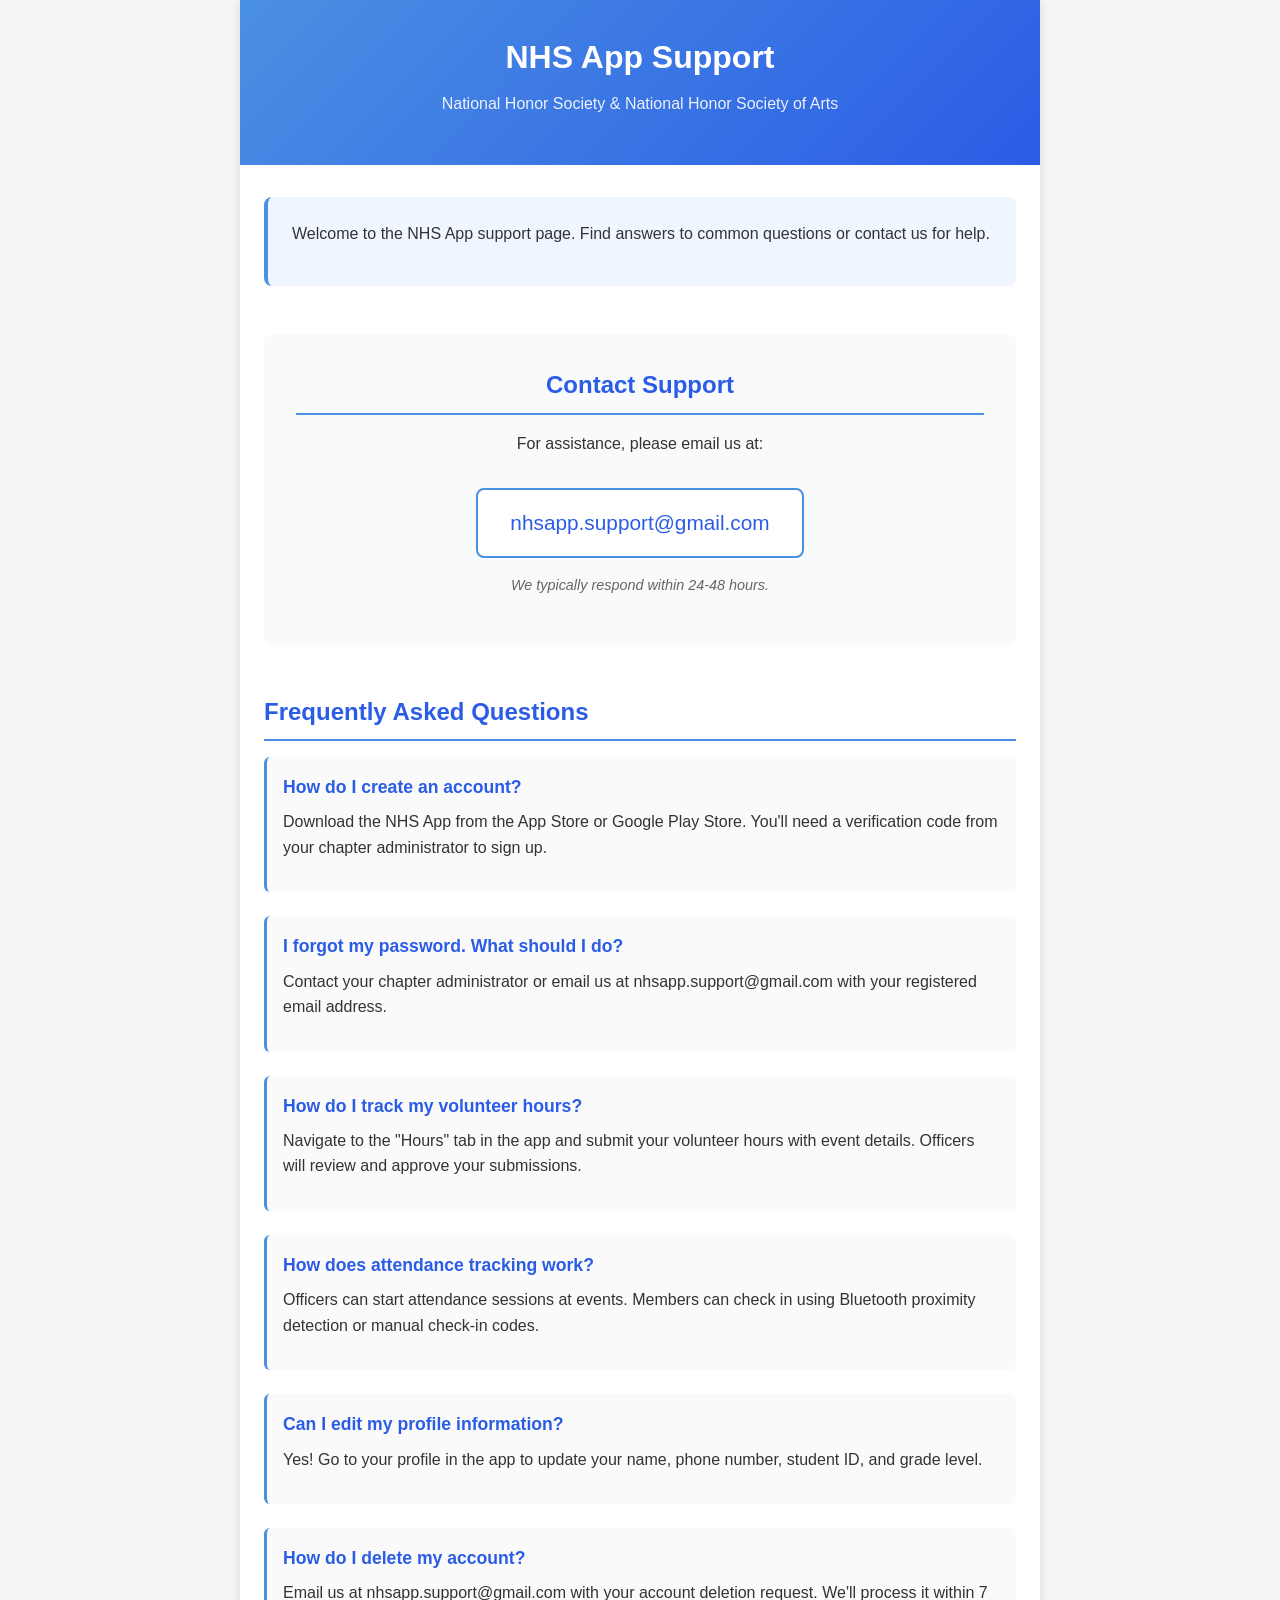
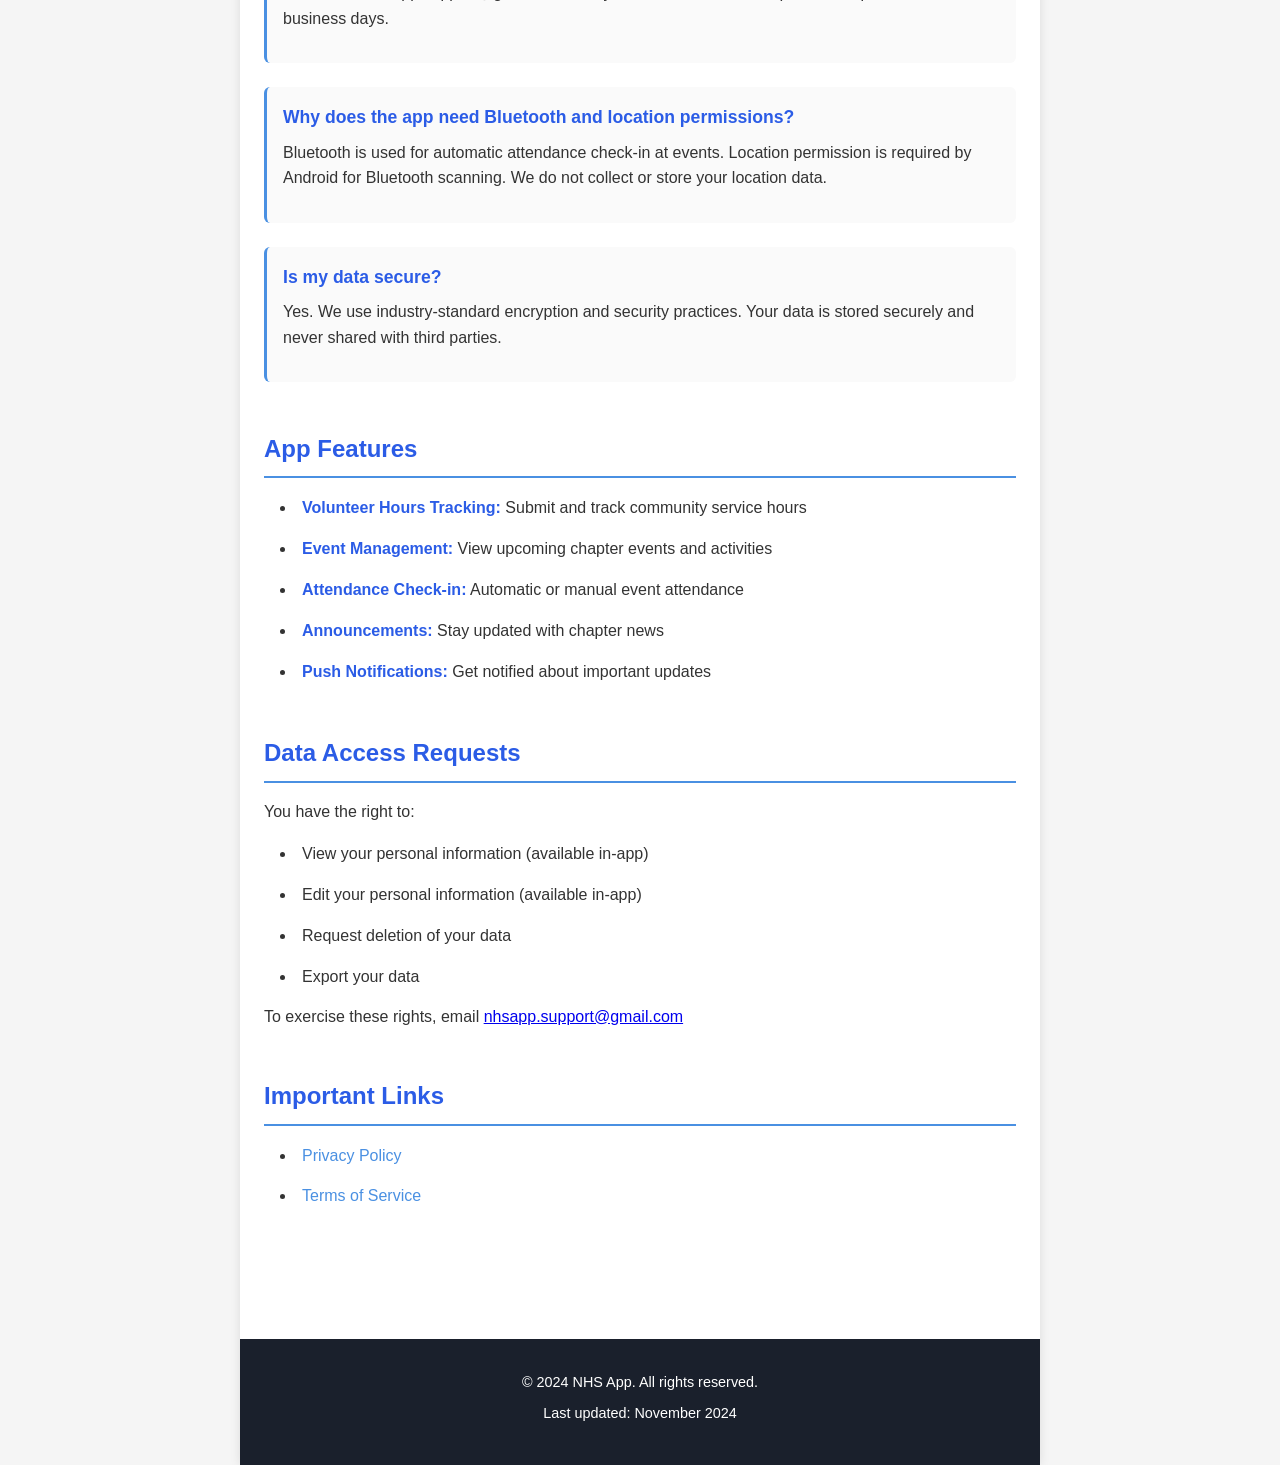
==== index.html @ 63c356b7 "final" ====
<!DOCTYPE html>
<html lang="en">
<head>
    <meta charset="UTF-8">
    <meta name="viewport" content="width=device-width, initial-scale=1.0">
    <title>NHS App Support</title>
    <link rel="stylesheet" href="styles.css">
</head>
<body>
    <div class="container">
        <header>
            <h1>NHS App Support</h1>
            <p class="subtitle">National Honor Society & National Honor Society of Arts</p>
        </header>

        <main>
            <section class="intro">
                <p>Welcome to the NHS App support page. Find answers to common questions or contact us for help.</p>
            </section>

            <section class="contact">
                <h2>Contact Support</h2>
                <p>For assistance, please email us at:</p>
                <a href="mailto:nhsapp.support@gmail.com" class="email-link">nhsapp.support@gmail.com</a>
                <p class="response-time">We typically respond within 24-48 hours.</p>
            </section>

            <section class="faq">
                <h2>Frequently Asked Questions</h2>
                
                <div class="faq-item">
                    <h3>How do I create an account?</h3>
                    <p>Download the NHS App from the App Store or Google Play Store. You'll need a verification code from your chapter administrator to sign up.</p>
                </div>

                <div class="faq-item">
                    <h3>I forgot my password. What should I do?</h3>
                    <p>Contact your chapter administrator or email us at nhsapp.support@gmail.com with your registered email address.</p>
                </div>

                <div class="faq-item">
                    <h3>How do I track my volunteer hours?</h3>
                    <p>Navigate to the "Hours" tab in the app and submit your volunteer hours with event details. Officers will review and approve your submissions.</p>
                </div>

                <div class="faq-item">
                    <h3>How does attendance tracking work?</h3>
                    <p>Officers can start attendance sessions at events. Members can check in using Bluetooth proximity detection or manual check-in codes.</p>
                </div>

                <div class="faq-item">
                    <h3>Can I edit my profile information?</h3>
                    <p>Yes! Go to your profile in the app to update your name, phone number, student ID, and grade level.</p>
                </div>

                <div class="faq-item">
                    <h3>How do I delete my account?</h3>
                    <p>Email us at nhsapp.support@gmail.com with your account deletion request. We'll process it within 7 business days.</p>
                </div>

                <div class="faq-item">
                    <h3>Why does the app need Bluetooth and location permissions?</h3>
                    <p>Bluetooth is used for automatic attendance check-in at events. Location permission is required by Android for Bluetooth scanning. We do not collect or store your location data.</p>
                </div>

                <div class="faq-item">
                    <h3>Is my data secure?</h3>
                    <p>Yes. We use industry-standard encryption and security practices. Your data is stored securely and never shared with third parties.</p>
                </div>
            </section>

            <section class="features">
                <h2>App Features</h2>
                <ul>
                    <li><strong>Volunteer Hours Tracking:</strong> Submit and track community service hours</li>
                    <li><strong>Event Management:</strong> View upcoming chapter events and activities</li>
                    <li><strong>Attendance Check-in:</strong> Automatic or manual event attendance</li>
                    <li><strong>Announcements:</strong> Stay updated with chapter news</li>
                    <li><strong>Push Notifications:</strong> Get notified about important updates</li>
                </ul>
            </section>

            <section class="data-requests">
                <h2>Data Access Requests</h2>
                <p>You have the right to:</p>
                <ul>
                    <li>View your personal information (available in-app)</li>
                    <li>Edit your personal information (available in-app)</li>
                    <li>Request deletion of your data</li>
                    <li>Export your data</li>
                </ul>
                <p>To exercise these rights, email <a href="mailto:nhsapp.support@gmail.com">nhsapp.support@gmail.com</a></p>
            </section>

            <section class="links">
                <h2>Important Links</h2>
                <ul>
                    <li><a href="privacy.html">Privacy Policy</a></li>
                    <li><a href="terms.html">Terms of Service</a></li>
                </ul>
            </section>
        </main>

        <footer>
            <p>&copy; 2024 NHS App. All rights reserved.</p>
            <p>Last updated: November 2024</p>
        </footer>
    </div>
</body>
</html>
---- styles.css ----
* {
    margin: 0;
    padding: 0;
    box-sizing: border-box;
}

body {
    font-family: -apple-system, BlinkMacSystemFont, 'Segoe UI', Roboto, 'Helvetica Neue', Arial, sans-serif;
    line-height: 1.6;
    color: #333;
    background-color: #f5f5f5;
}

.container {
    max-width: 800px;
    margin: 0 auto;
    background-color: white;
    min-height: 100vh;
    box-shadow: 0 0 10px rgba(0,0,0,0.1);
}

header {
    background: linear-gradient(135deg, #4A90E2 0%, #2B5CE6 100%);
    color: white;
    padding: 2rem 1.5rem;
    text-align: center;
}

header h1 {
    font-size: 2rem;
    margin-bottom: 0.5rem;
}

.subtitle {
    font-size: 1rem;
    opacity: 0.9;
}

main {
    padding: 2rem 1.5rem;
}

section {
    margin-bottom: 3rem;
}

h2 {
    color: #2B5CE6;
    margin-bottom: 1rem;
    font-size: 1.5rem;
    border-bottom: 2px solid #4A90E2;
    padding-bottom: 0.5rem;
}

h3 {
    color: #333;
    margin-bottom: 0.5rem;
    font-size: 1.1rem;
}

p {
    margin-bottom: 1rem;
}

.intro {
    background-color: #f0f6ff;
    padding: 1.5rem;
    border-radius: 8px;
    border-left: 4px solid #4A90E2;
}

.contact {
    text-align: center;
    padding: 2rem;
    background-color: #f9fafb;
    border-radius: 8px;
}

.email-link {
    display: inline-block;
    font-size: 1.3rem;
    color: #2B5CE6;
    text-decoration: none;
    padding: 1rem 2rem;
    background-color: white;
    border: 2px solid #4A90E2;
    border-radius: 8px;
    margin: 1rem 0;
    transition: all 0.3s ease;
}

.email-link:hover {
    background-color: #4A90E2;
    color: white;
    transform: translateY(-2px);
    box-shadow: 0 4px 8px rgba(74, 144, 226, 0.3);
}

.response-time {
    font-size: 0.9rem;
    color: #666;
    font-style: italic;
}

.faq-item {
    margin-bottom: 1.5rem;
    padding: 1rem;
    background-color: #fafafa;
    border-radius: 6px;
    border-left: 3px solid #4A90E2;
}

.faq-item h3 {
    color: #2B5CE6;
}

.features ul,
.data-requests ul,
.links ul {
    list-style-position: inside;
    margin-left: 1rem;
}

.features li,
.data-requests li,
.links li {
    margin-bottom: 0.75rem;
    line-height: 1.8;
}

.features strong {
    color: #2B5CE6;
}

.links a {
    color: #4A90E2;
    text-decoration: none;
    font-weight: 500;
}

.links a:hover {
    text-decoration: underline;
}

footer {
    background-color: #1A202C;
    color: white;
    text-align: center;
    padding: 2rem 1.5rem;
    margin-top: 3rem;
}

footer p {
    margin-bottom: 0.5rem;
    font-size: 0.9rem;
}

@media (max-width: 768px) {
    header h1 {
        font-size: 1.5rem;
    }
    
    .subtitle {
        font-size: 0.9rem;
    }
    
    main {
        padding: 1.5rem 1rem;
    }
    
    .email-link {
        font-size: 1.1rem;
        padding: 0.8rem 1.5rem;
    }
}
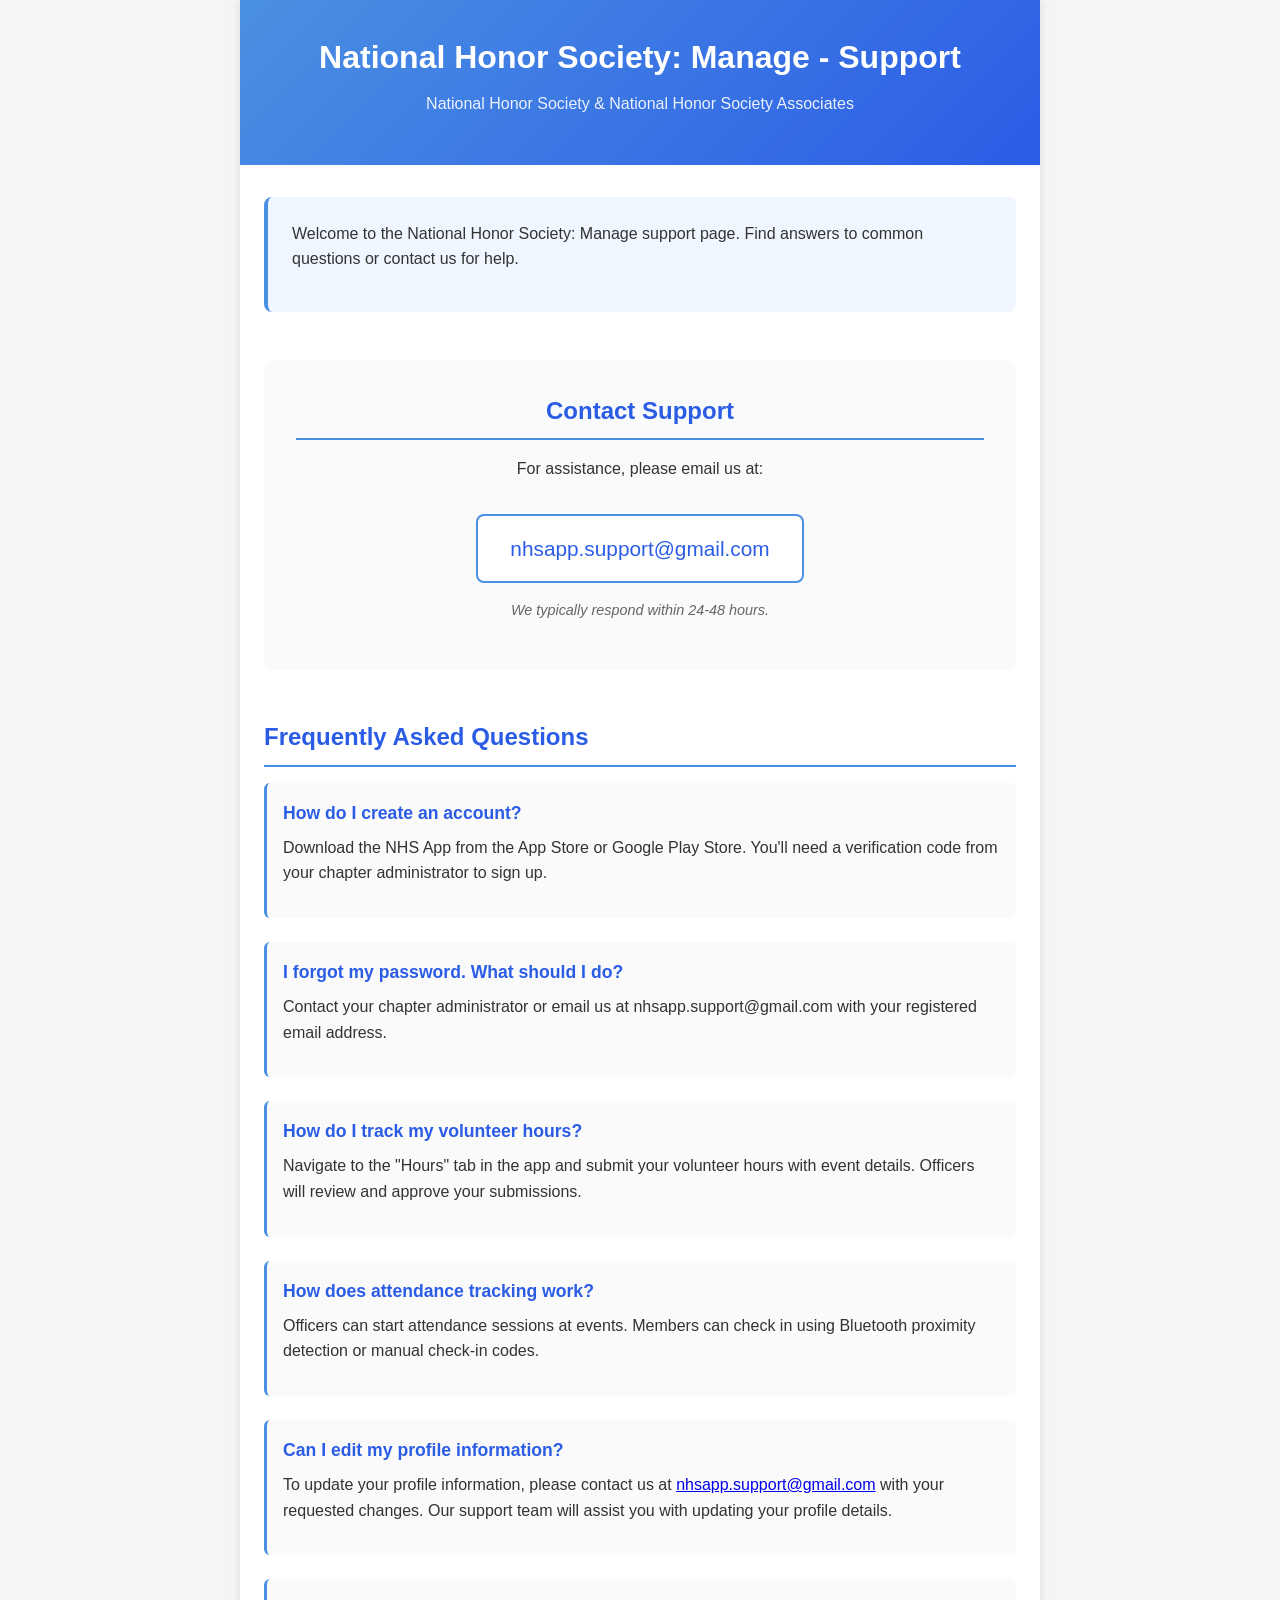
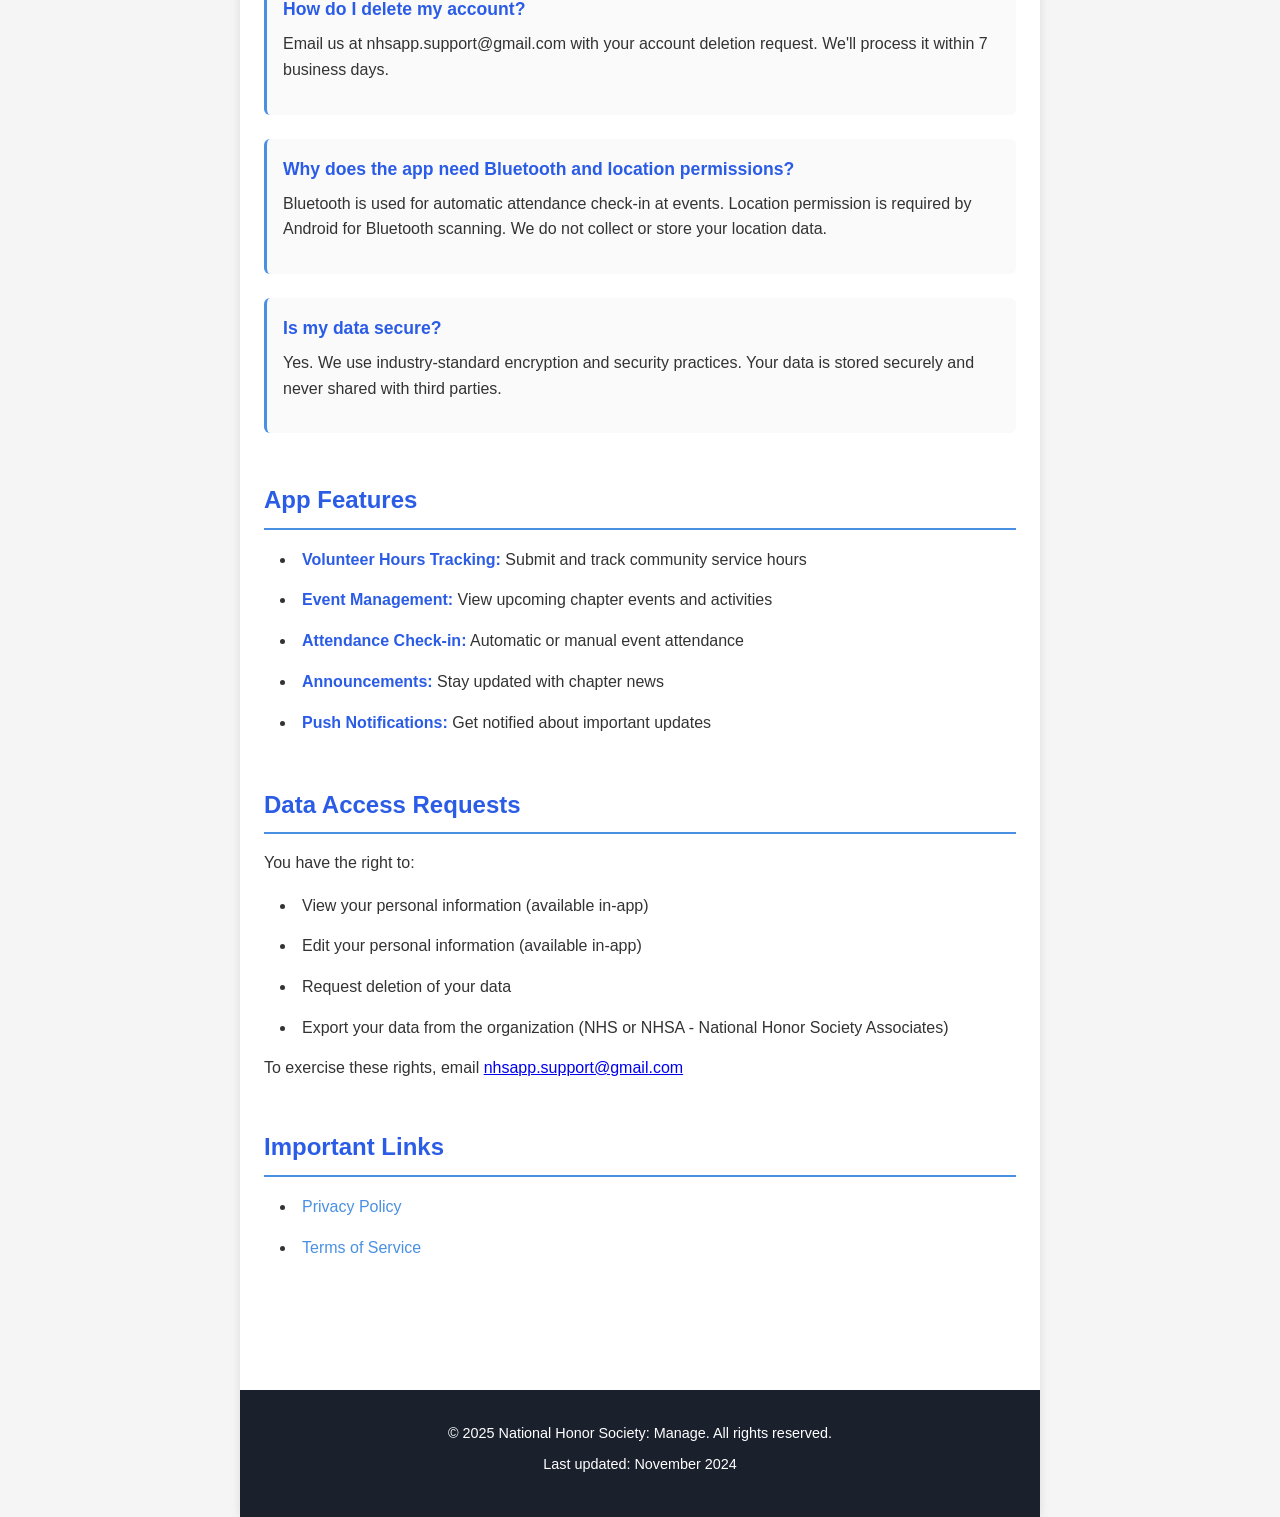
==== commit cbf452de: "Update privacy policy, terms of service, and support documentation to align with Apple's requirement" ====
--- a/index.html
+++ b/index.html
@@ -3,19 +3,19 @@
 <head>
     <meta charset="UTF-8">
     <meta name="viewport" content="width=device-width, initial-scale=1.0">
-    <title>NHS App Support</title>
+    <title>National Honor Society: Manage - Support</title>
     <link rel="stylesheet" href="styles.css">
 </head>
 <body>
     <div class="container">
         <header>
-            <h1>NHS App Support</h1>
-            <p class="subtitle">National Honor Society & National Honor Society of Arts</p>
+            <h1>National Honor Society: Manage - Support</h1>
+            <p class="subtitle">National Honor Society & National Honor Society Associates</p>
         </header>
 
         <main>
             <section class="intro">
-                <p>Welcome to the NHS App support page. Find answers to common questions or contact us for help.</p>
+                <p>Welcome to the National Honor Society: Manage support page. Find answers to common questions or contact us for help.</p>
             </section>
 
             <section class="contact">
@@ -50,7 +50,7 @@
 
                 <div class="faq-item">
                     <h3>Can I edit my profile information?</h3>
-                    <p>Yes! Go to your profile in the app to update your name, phone number, student ID, and grade level.</p>
+                    <p>To update your profile information, please contact us at <a href="mailto:nhsapp.support@gmail.com">nhsapp.support@gmail.com</a> with your requested changes. Our support team will assist you with updating your profile details.</p>
                 </div>
 
                 <div class="faq-item">
@@ -87,7 +87,7 @@
                     <li>View your personal information (available in-app)</li>
                     <li>Edit your personal information (available in-app)</li>
                     <li>Request deletion of your data</li>
-                    <li>Export your data</li>
+                    <li>Export your data from the organization (NHS or NHSA - National Honor Society Associates)</li>
                 </ul>
                 <p>To exercise these rights, email <a href="mailto:nhsapp.support@gmail.com">nhsapp.support@gmail.com</a></p>
             </section>
@@ -102,7 +102,7 @@
         </main>
 
         <footer>
-            <p>&copy; 2024 NHS App. All rights reserved.</p>
+            <p>&copy; 2025 National Honor Society: Manage. All rights reserved.</p>
             <p>Last updated: November 2024</p>
         </footer>
     </div>
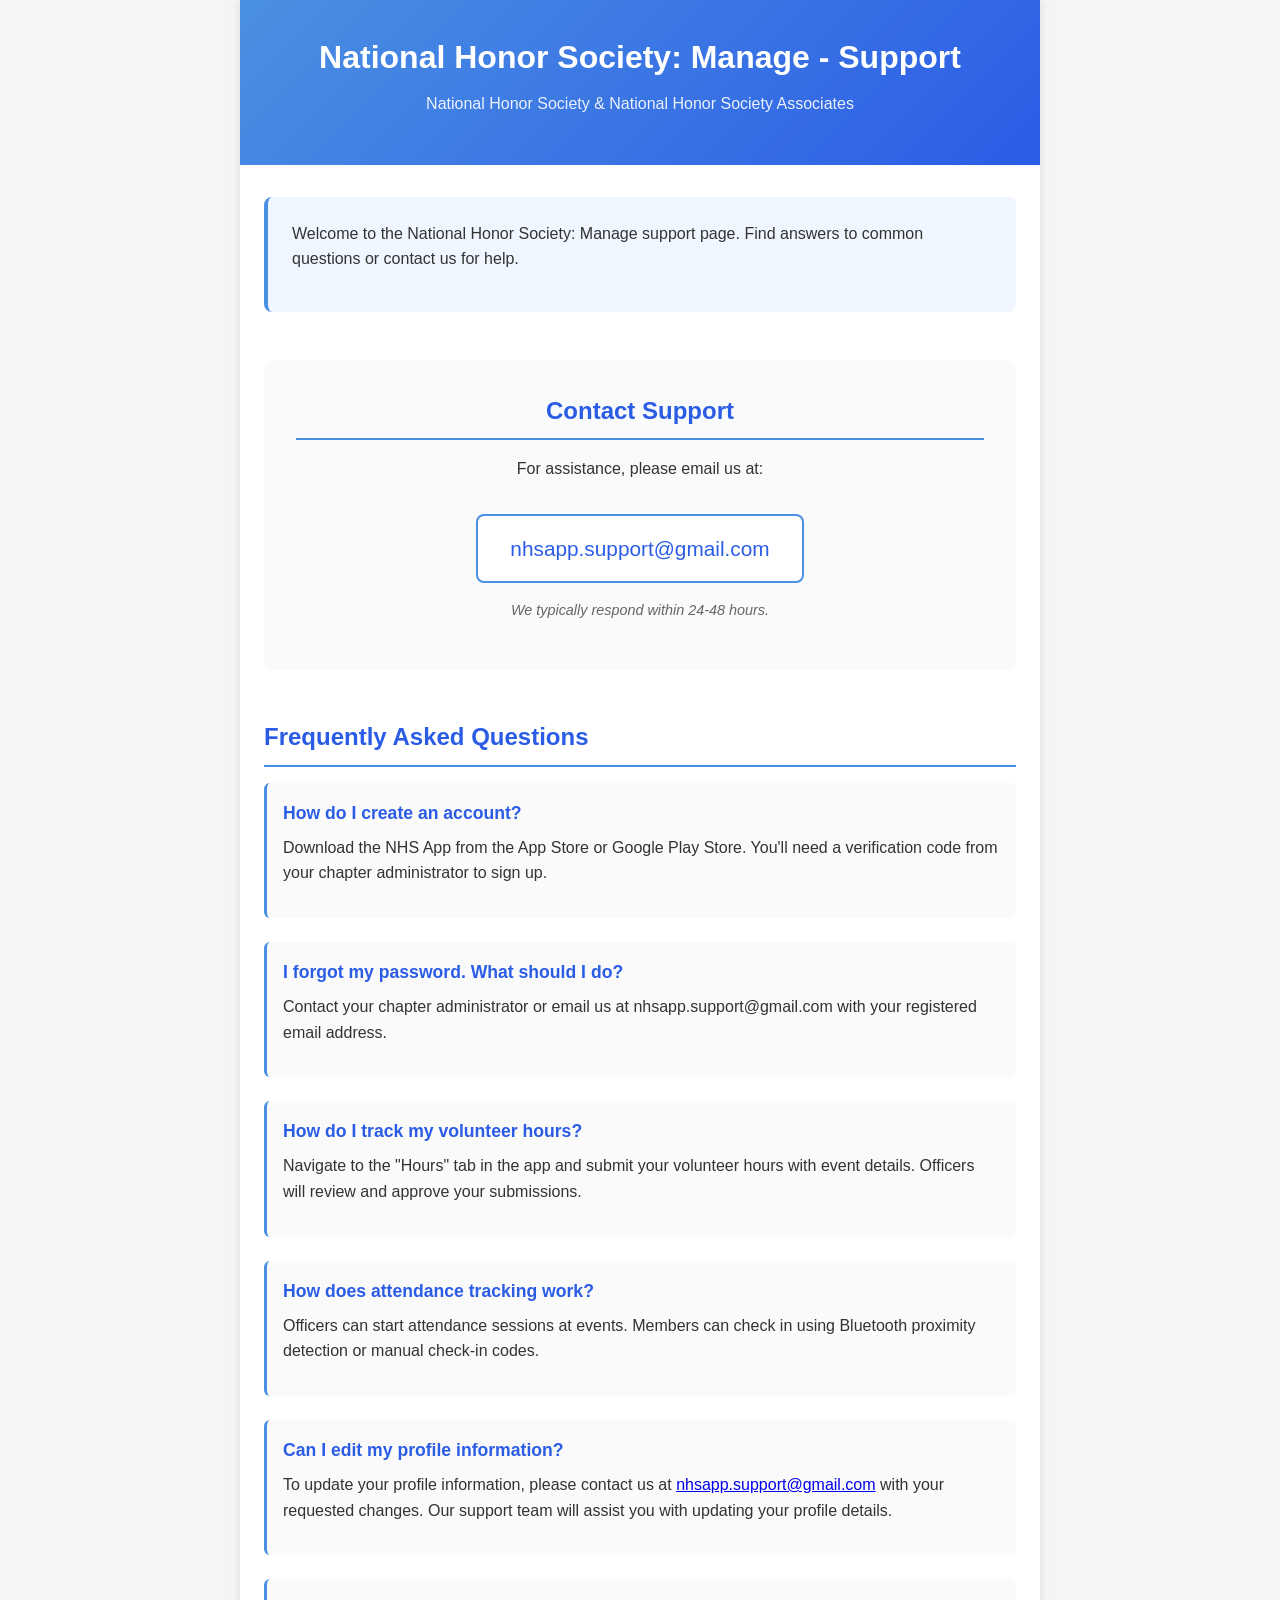
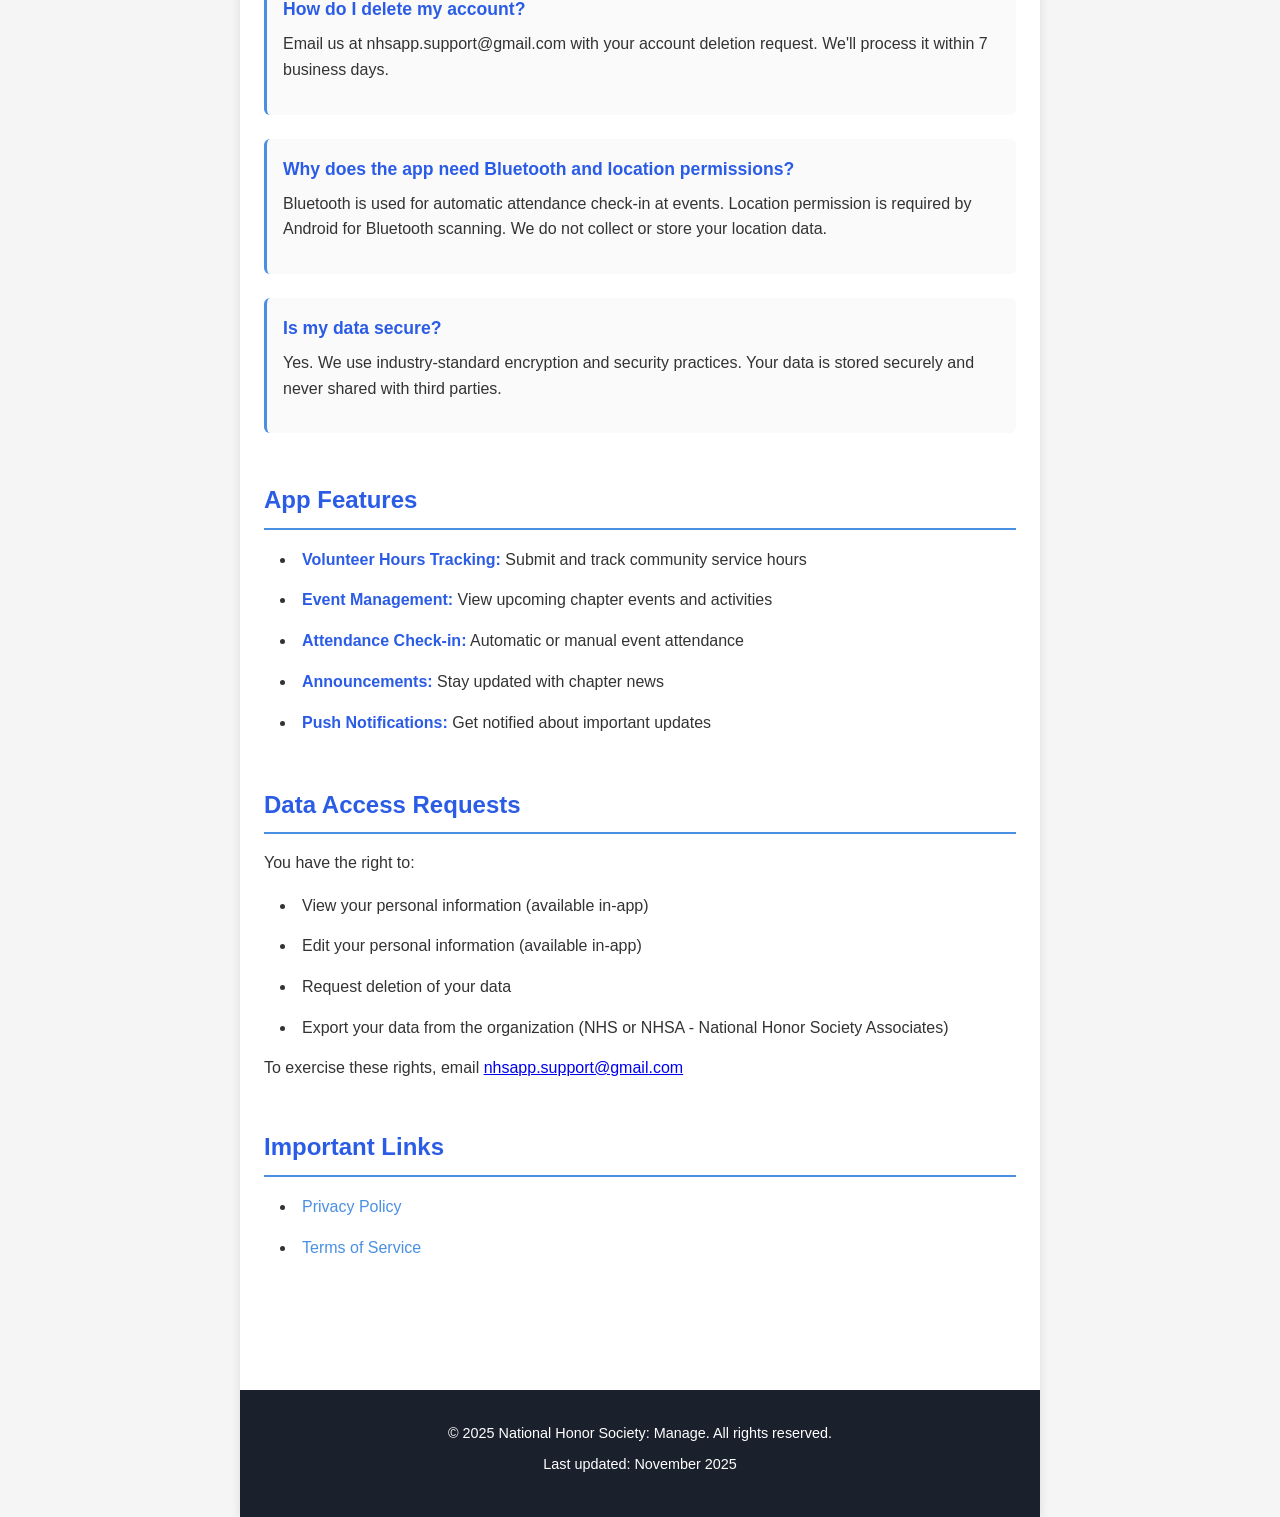
==== commit a50047c4: "Final Fixes" ====
--- a/index.html
+++ b/index.html
@@ -103,7 +103,7 @@
 
         <footer>
             <p>&copy; 2025 National Honor Society: Manage. All rights reserved.</p>
-            <p>Last updated: November 2024</p>
+            <p>Last updated: November 2025</p>
         </footer>
     </div>
 </body>
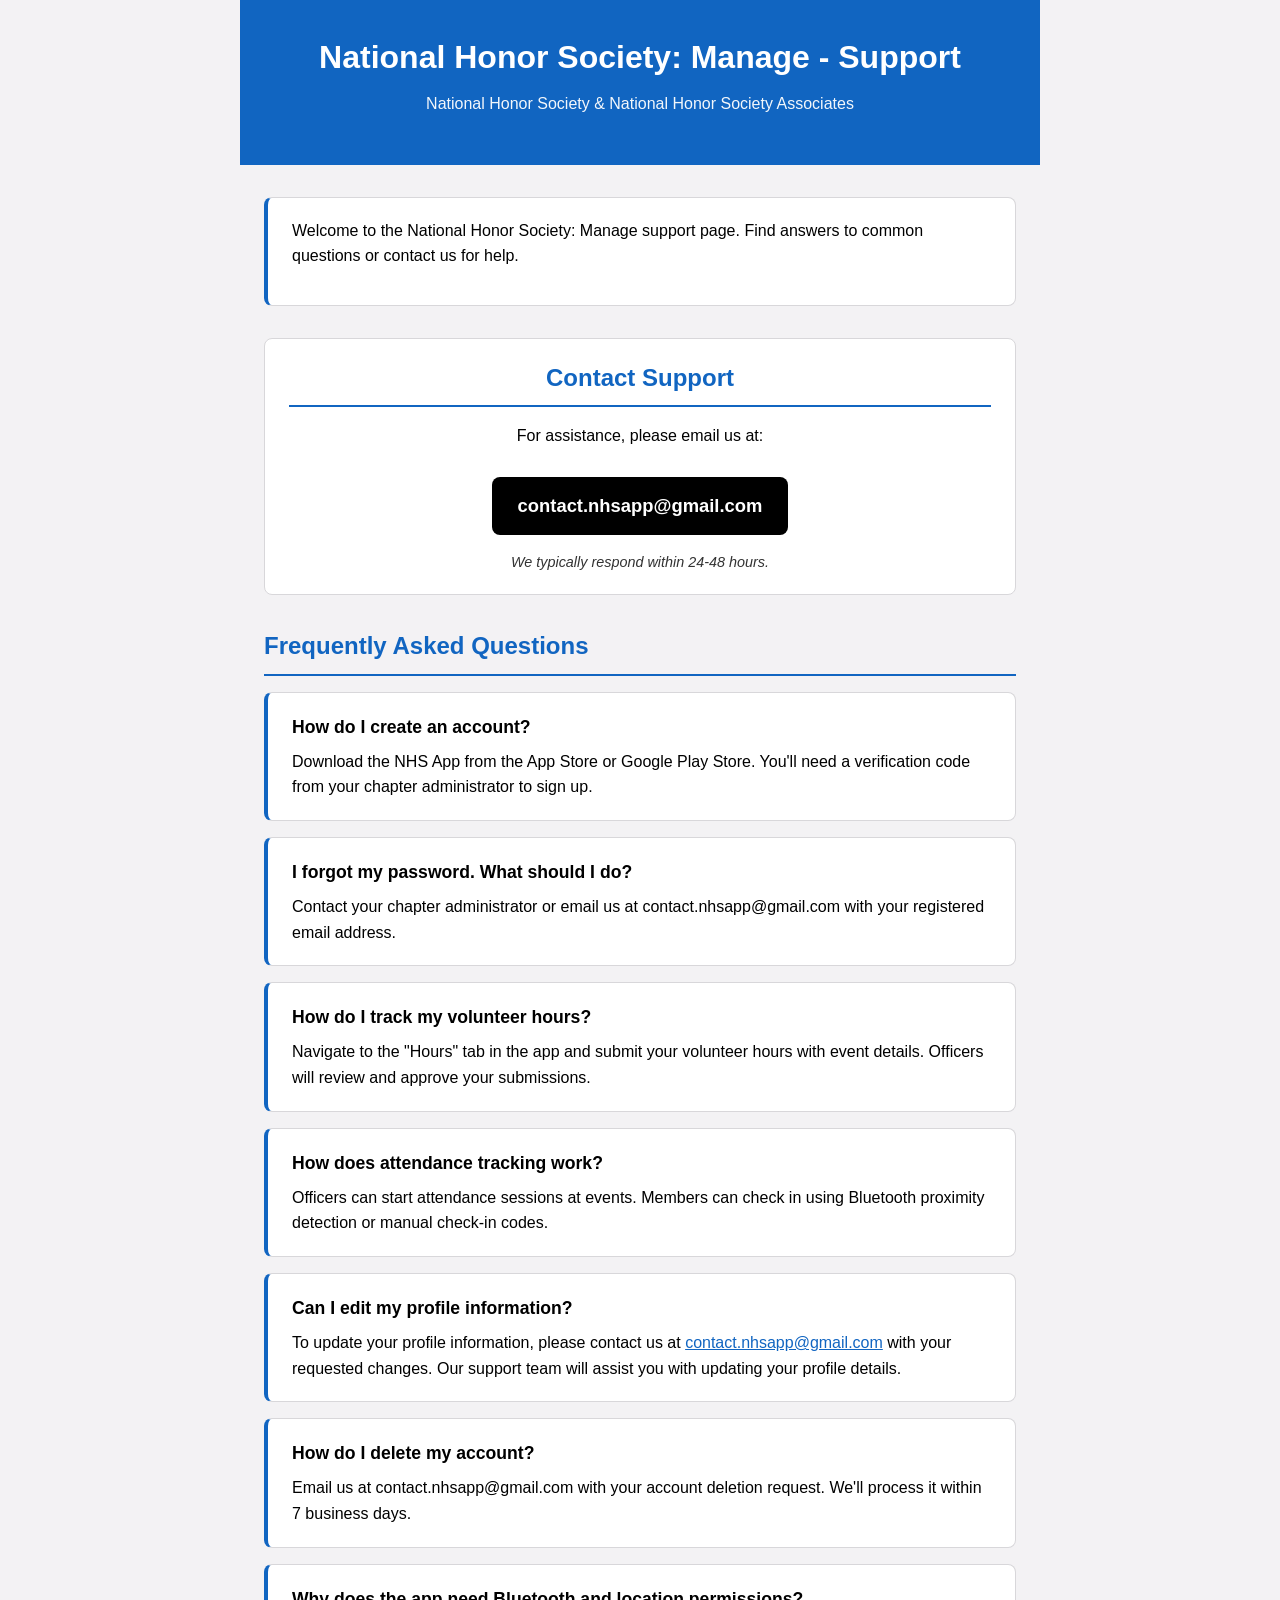
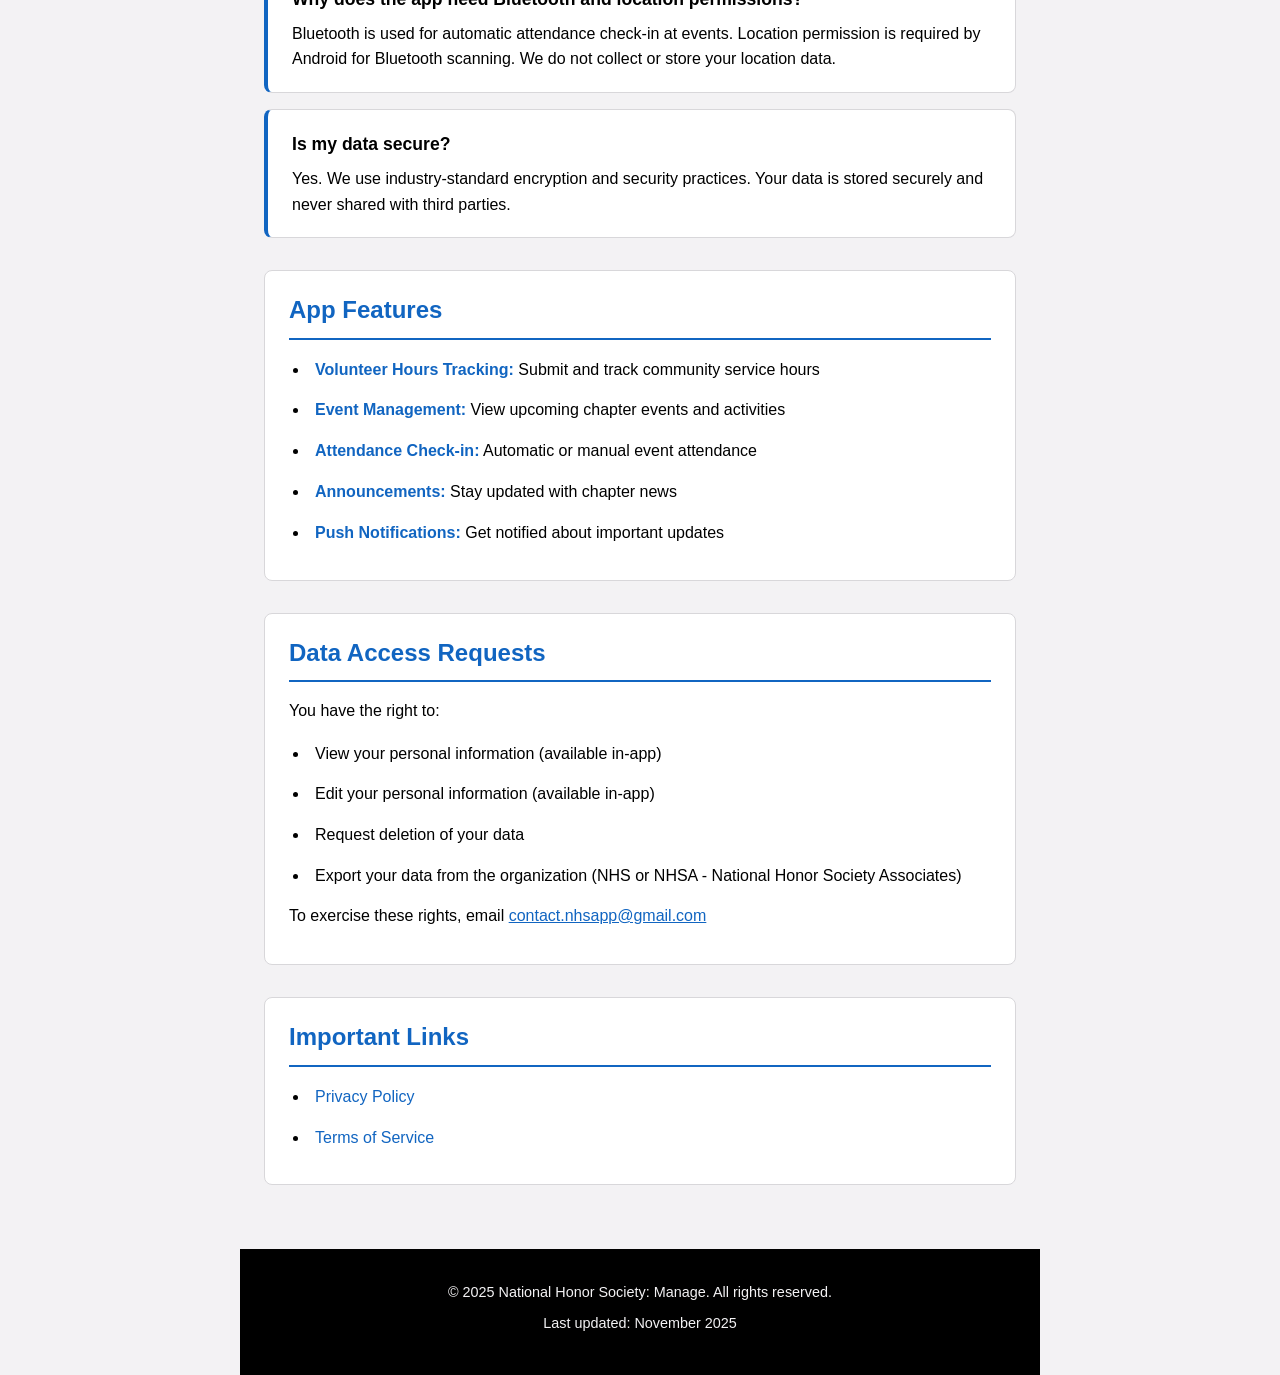
==== commit 9d1ab441: "Update support site email, privacy policy, and app palette Use contact.nhsapp@gmail.com everywhere. " ====
--- a/index.html
+++ b/index.html
@@ -21,7 +21,7 @@
             <section class="contact">
                 <h2>Contact Support</h2>
                 <p>For assistance, please email us at:</p>
-                <a href="mailto:nhsapp.support@gmail.com" class="email-link">nhsapp.support@gmail.com</a>
+                <a href="mailto:contact.nhsapp@gmail.com" class="email-link">contact.nhsapp@gmail.com</a>
                 <p class="response-time">We typically respond within 24-48 hours.</p>
             </section>
 
@@ -35,7 +35,7 @@
 
                 <div class="faq-item">
                     <h3>I forgot my password. What should I do?</h3>
-                    <p>Contact your chapter administrator or email us at nhsapp.support@gmail.com with your registered email address.</p>
+                    <p>Contact your chapter administrator or email us at contact.nhsapp@gmail.com with your registered email address.</p>
                 </div>
 
                 <div class="faq-item">
@@ -50,12 +50,12 @@
 
                 <div class="faq-item">
                     <h3>Can I edit my profile information?</h3>
-                    <p>To update your profile information, please contact us at <a href="mailto:nhsapp.support@gmail.com">nhsapp.support@gmail.com</a> with your requested changes. Our support team will assist you with updating your profile details.</p>
+                    <p>To update your profile information, please contact us at <a href="mailto:contact.nhsapp@gmail.com">contact.nhsapp@gmail.com</a> with your requested changes. Our support team will assist you with updating your profile details.</p>
                 </div>
 
                 <div class="faq-item">
                     <h3>How do I delete my account?</h3>
-                    <p>Email us at nhsapp.support@gmail.com with your account deletion request. We'll process it within 7 business days.</p>
+                    <p>Email us at contact.nhsapp@gmail.com with your account deletion request. We'll process it within 7 business days.</p>
                 </div>
 
                 <div class="faq-item">
@@ -89,7 +89,7 @@
                     <li>Request deletion of your data</li>
                     <li>Export your data from the organization (NHS or NHSA - National Honor Society Associates)</li>
                 </ul>
-                <p>To exercise these rights, email <a href="mailto:nhsapp.support@gmail.com">nhsapp.support@gmail.com</a></p>
+                <p>To exercise these rights, email <a href="mailto:contact.nhsapp@gmail.com">contact.nhsapp@gmail.com</a></p>
             </section>
 
             <section class="links">
--- a/styles.css
+++ b/styles.css
@@ -1,27 +1,65 @@
+:root {
+    --brand: #1165C1;
+    --light-blue: #66BEF9;
+    --offwhite: #F3F2F4;
+    --black: #000000;
+    --page: #F3F2F4;
+    --card: #ffffff;
+    --text: #000000;
+    --text-muted: #333333;
+    --border: #d8d7da;
+    --link: #1165C1;
+    --header: #1165C1;
+    --header-text: #ffffff;
+    --button-bg: #000000;
+    --button-fg: #ffffff;
+    --footer: #000000;
+    --footer-text: #F3F2F4;
+}
+
+@media (prefers-color-scheme: dark) {
+    :root {
+        --page: #111111;
+        --card: #2a2a2a;
+        --text: #F3F2F4;
+        --text-muted: #cfcfcf;
+        --border: #3d3d3d;
+        --link: #66BEF9;
+        --header: #1165C1;
+        --button-bg: #F3F2F4;
+        --button-fg: #000000;
+        --footer: #000000;
+        --footer-text: #F3F2F4;
+    }
+}
+
 * {
     margin: 0;
     padding: 0;
     box-sizing: border-box;
 }
 
+html {
+    color-scheme: light dark;
+}
+
 body {
     font-family: -apple-system, BlinkMacSystemFont, 'Segoe UI', Roboto, 'Helvetica Neue', Arial, sans-serif;
     line-height: 1.6;
-    color: #333;
-    background-color: #f5f5f5;
+    color: var(--text);
+    background-color: var(--page);
 }
 
 .container {
     max-width: 800px;
     margin: 0 auto;
-    background-color: white;
     min-height: 100vh;
-    box-shadow: 0 0 10px rgba(0,0,0,0.1);
+    background-color: var(--page);
 }
 
 header {
-    background: linear-gradient(135deg, #4A90E2 0%, #2B5CE6 100%);
-    color: white;
+    background: var(--header);
+    color: var(--header-text);
     padding: 2rem 1.5rem;
     text-align: center;
 }
@@ -29,11 +67,13 @@
 header h1 {
     font-size: 2rem;
     margin-bottom: 0.5rem;
+    color: var(--header-text);
 }
 
 .subtitle {
     font-size: 1rem;
-    opacity: 0.9;
+    color: var(--header-text);
+    opacity: 0.95;
 }
 
 main {
@@ -41,19 +81,19 @@
 }
 
 section {
-    margin-bottom: 3rem;
+    margin-bottom: 2rem;
 }
 
 h2 {
-    color: #2B5CE6;
+    color: var(--link);
     margin-bottom: 1rem;
     font-size: 1.5rem;
-    border-bottom: 2px solid #4A90E2;
+    border-bottom: 2px solid var(--link);
     padding-bottom: 0.5rem;
 }
 
 h3 {
-    color: #333;
+    color: var(--text);
     margin-bottom: 0.5rem;
     font-size: 1.1rem;
 }
@@ -62,63 +102,77 @@
     margin-bottom: 1rem;
 }
 
+a {
+    color: var(--link);
+    word-break: break-word;
+}
+
+a:hover {
+    text-decoration: underline;
+}
+
+.intro,
+.contact,
+.faq-item,
+.features,
+.data-requests,
+.links {
+    background-color: var(--card);
+    border: 1px solid var(--border);
+    border-radius: 8px;
+    padding: 1.25rem 1.5rem;
+}
+
 .intro {
-    background-color: #f0f6ff;
-    padding: 1.5rem;
-    border-radius: 8px;
-    border-left: 4px solid #4A90E2;
+    border-left: 4px solid var(--brand);
 }
 
 .contact {
     text-align: center;
-    padding: 2rem;
-    background-color: #f9fafb;
-    border-radius: 8px;
 }
 
 .email-link {
     display: inline-block;
-    font-size: 1.3rem;
-    color: #2B5CE6;
+    font-size: 1.15rem;
+    color: var(--button-fg);
+    background-color: var(--button-bg);
     text-decoration: none;
-    padding: 1rem 2rem;
-    background-color: white;
-    border: 2px solid #4A90E2;
+    padding: 0.9rem 1.6rem;
     border-radius: 8px;
-    margin: 1rem 0;
-    transition: all 0.3s ease;
+    margin: 0.75rem 0 1rem;
+    font-weight: 600;
 }
 
 .email-link:hover {
-    background-color: #4A90E2;
-    color: white;
-    transform: translateY(-2px);
-    box-shadow: 0 4px 8px rgba(74, 144, 226, 0.3);
+    text-decoration: none;
+    opacity: 0.88;
 }
 
 .response-time {
     font-size: 0.9rem;
-    color: #666;
+    color: var(--text-muted);
     font-style: italic;
+    margin-bottom: 0;
 }
 
 .faq-item {
-    margin-bottom: 1.5rem;
-    padding: 1rem;
-    background-color: #fafafa;
-    border-radius: 6px;
-    border-left: 3px solid #4A90E2;
+    margin-bottom: 1rem;
+    border-left: 4px solid var(--brand);
 }
 
 .faq-item h3 {
-    color: #2B5CE6;
+    color: var(--text);
+}
+
+.faq-item p:last-child {
+    margin-bottom: 0;
 }
 
 .features ul,
 .data-requests ul,
 .links ul {
     list-style-position: inside;
-    margin-left: 1rem;
+    margin-left: 0.25rem;
 }
 
 .features li,
@@ -129,11 +183,11 @@
 }
 
 .features strong {
-    color: #2B5CE6;
+    color: var(--link);
 }
 
 .links a {
-    color: #4A90E2;
+    color: var(--link);
     text-decoration: none;
     font-weight: 500;
 }
@@ -142,34 +196,127 @@
     text-decoration: underline;
 }
 
+.back-link {
+    display: inline-block;
+    margin-bottom: 1.5rem;
+    color: var(--link);
+    text-decoration: none;
+    font-weight: 500;
+}
+
+.back-link:hover {
+    text-decoration: underline;
+}
+
+.policy h1 {
+    font-size: 1.7rem;
+    color: var(--text);
+    margin-bottom: 0.75rem;
+}
+
+.policy .doc-date {
+    color: var(--text-muted);
+    font-size: 0.95rem;
+    margin-bottom: 1.75rem;
+}
+
+.policy h2 {
+    font-size: 1.2rem;
+    margin-top: 2rem;
+}
+
+.policy h3 {
+    font-size: 1.05rem;
+    margin-top: 1.5rem;
+    margin-bottom: 0.75rem;
+}
+
+.policy ul,
+.policy ol {
+    margin-left: 1.5rem;
+    margin-bottom: 1rem;
+}
+
+.policy li {
+    margin-bottom: 0.5rem;
+}
+
+.policy table {
+    width: 100%;
+    border-collapse: collapse;
+    margin: 1rem 0;
+}
+
+.policy th,
+.policy td {
+    border: 1px solid var(--border);
+    padding: 0.75rem;
+    text-align: left;
+}
+
+.policy th {
+    background-color: var(--card);
+    font-weight: bold;
+}
+
+.policy .legal-end {
+    margin-top: 3rem;
+    padding-top: 2rem;
+    border-top: 1px solid var(--border);
+    text-align: center;
+    color: var(--text-muted);
+}
+
 footer {
-    background-color: #1A202C;
-    color: white;
+    background-color: var(--footer);
+    color: var(--footer-text);
     text-align: center;
     padding: 2rem 1.5rem;
-    margin-top: 3rem;
 }
 
 footer p {
     margin-bottom: 0.5rem;
     font-size: 0.9rem;
+    color: var(--footer-text);
+}
+
+footer a {
+    color: var(--light-blue);
 }
 
 @media (max-width: 768px) {
+    header {
+        padding: 1.5rem 1rem;
+    }
+
     header h1 {
-        font-size: 1.5rem;
-    }
-    
+        font-size: 1.45rem;
+    }
+
     .subtitle {
         font-size: 0.9rem;
     }
-    
+
     main {
-        padding: 1.5rem 1rem;
-    }
-    
+        padding: 1.25rem 1rem 2rem;
+    }
+
+    h2 {
+        font-size: 1.25rem;
+    }
+
     .email-link {
-        font-size: 1.1rem;
-        padding: 0.8rem 1.5rem;
-    }
-}
+        font-size: 1rem;
+        padding: 0.85rem 1.25rem;
+        max-width: 100%;
+    }
+
+    .intro,
+    .contact,
+    .faq-item,
+    .features,
+    .data-requests,
+    .links {
+        padding: 1rem 1.1rem;
+    }
+}
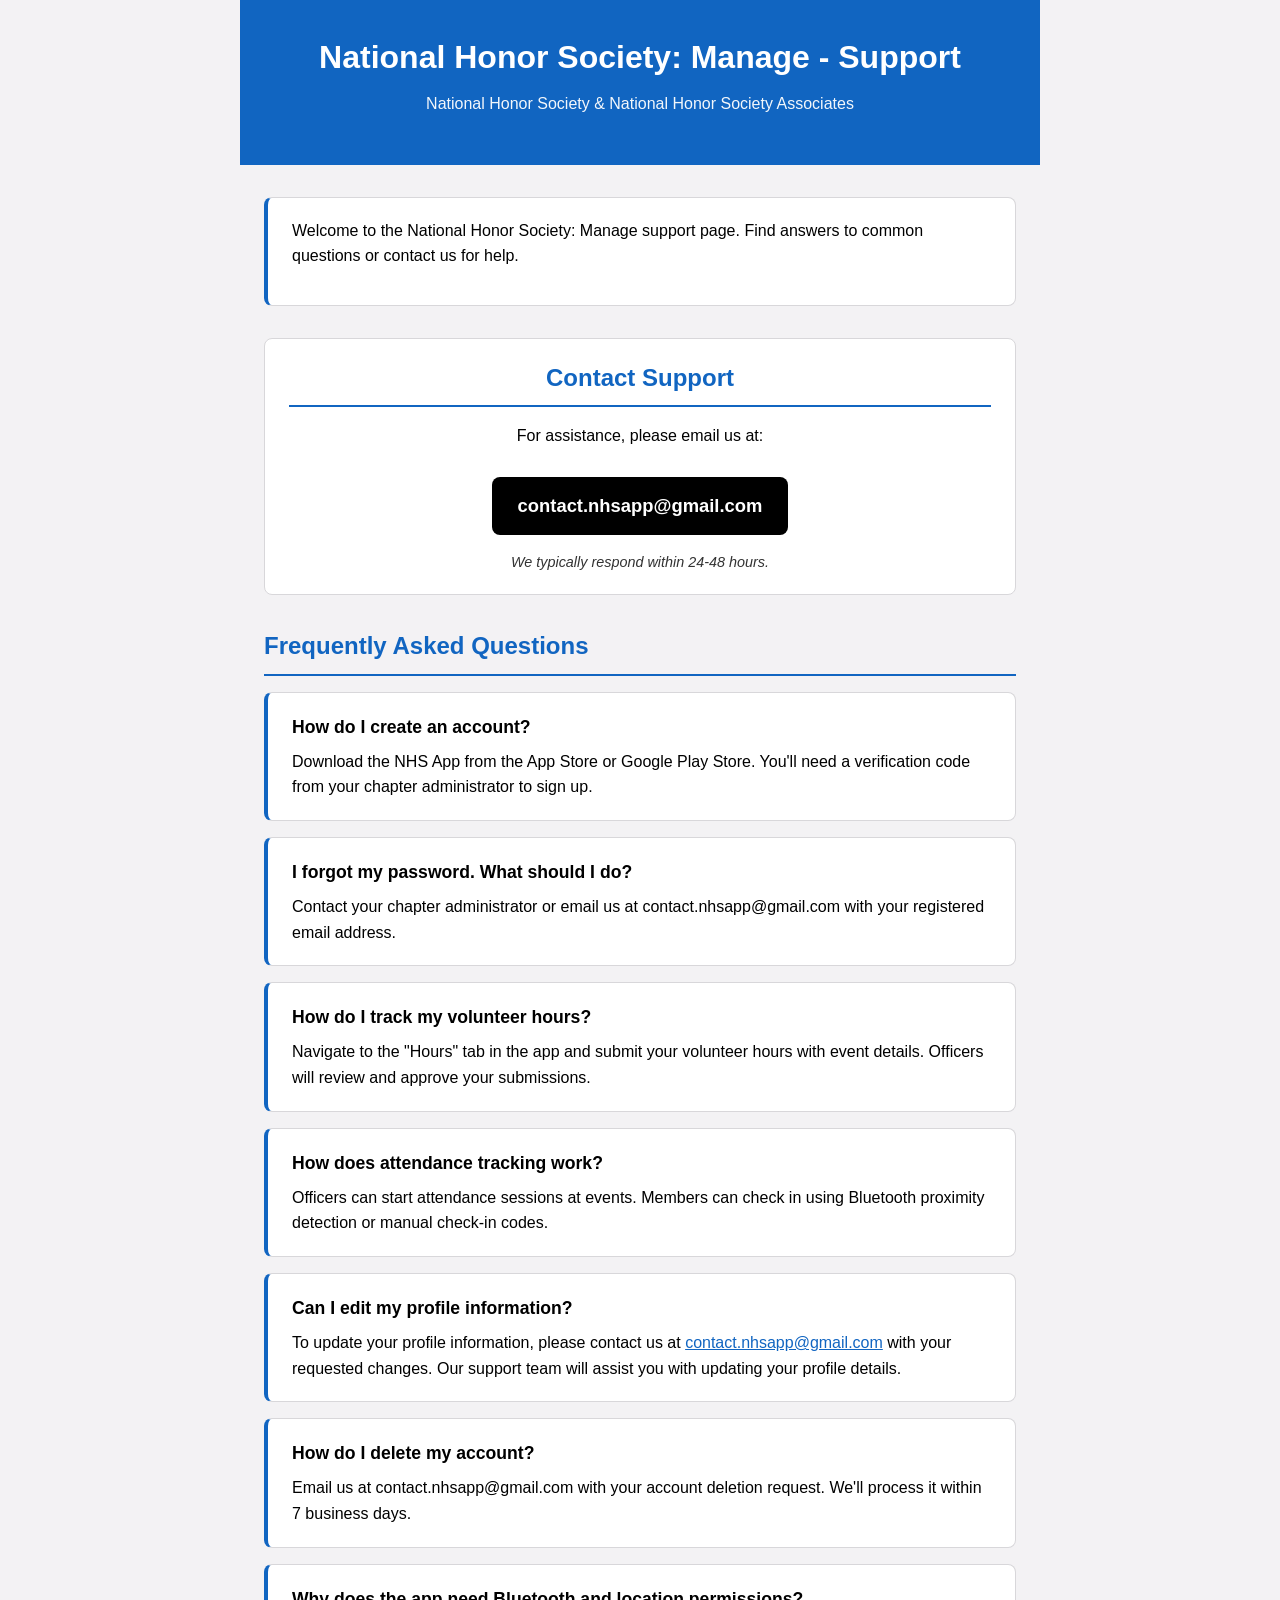
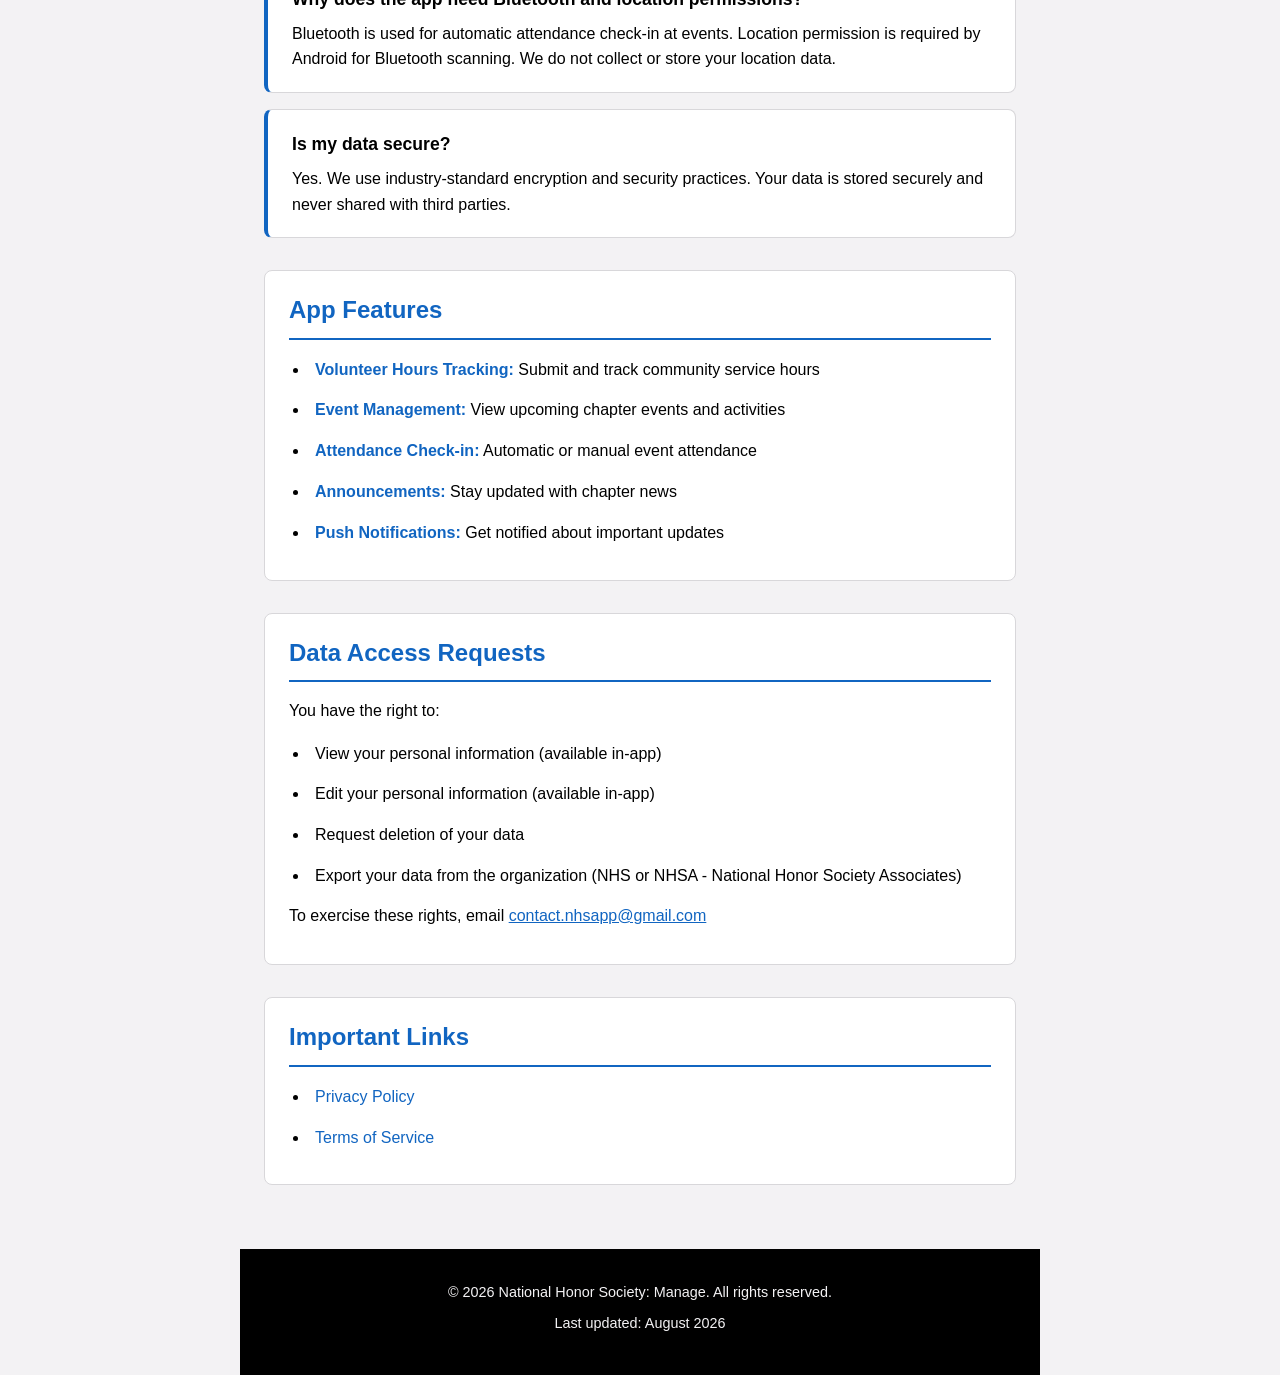
==== commit 283f2328: "Update the year, and the stale last-updated date on the landing page Two copyright lines said 2025. " ====
--- a/index.html
+++ b/index.html
@@ -102,8 +102,8 @@
         </main>
 
         <footer>
-            <p>&copy; 2025 National Honor Society: Manage. All rights reserved.</p>
-            <p>Last updated: November 2025</p>
+            <p>&copy; 2026 National Honor Society: Manage. All rights reserved.</p>
+            <p>Last updated: August 2026</p>
         </footer>
     </div>
 </body>
